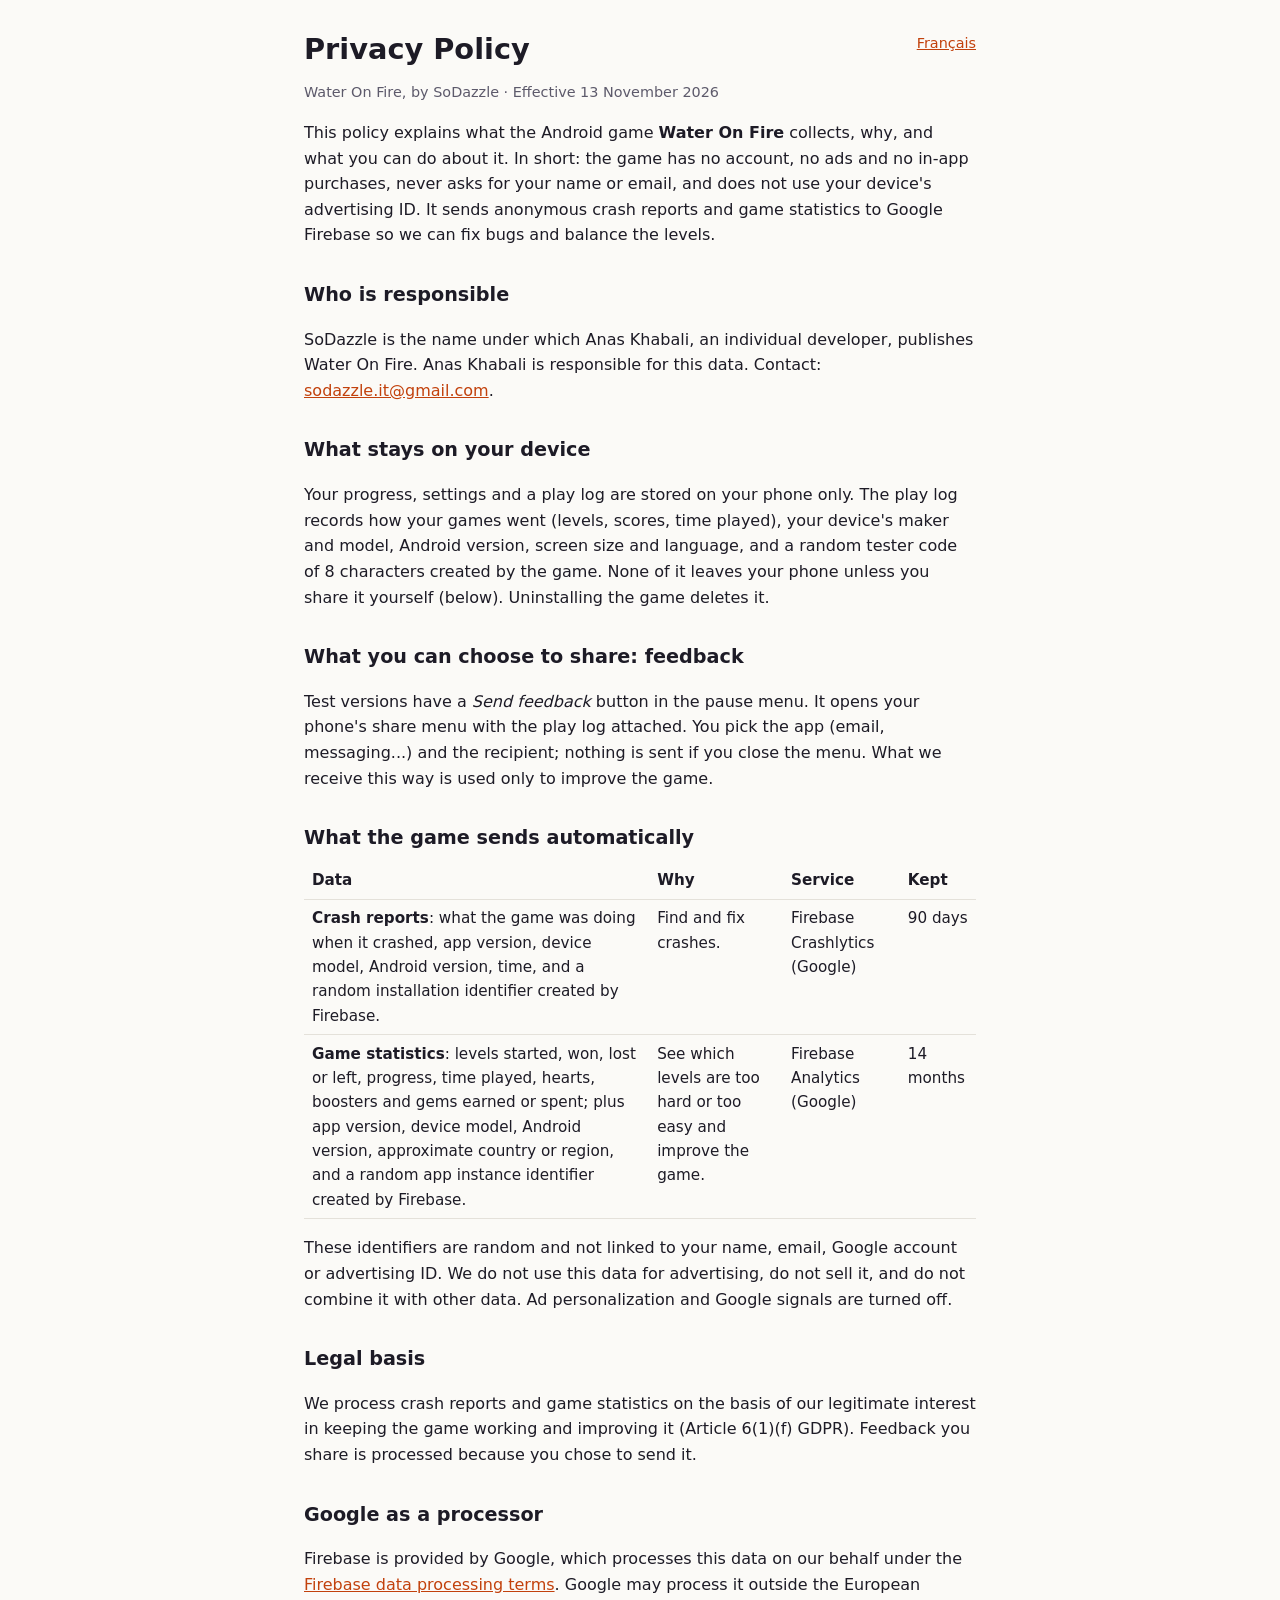
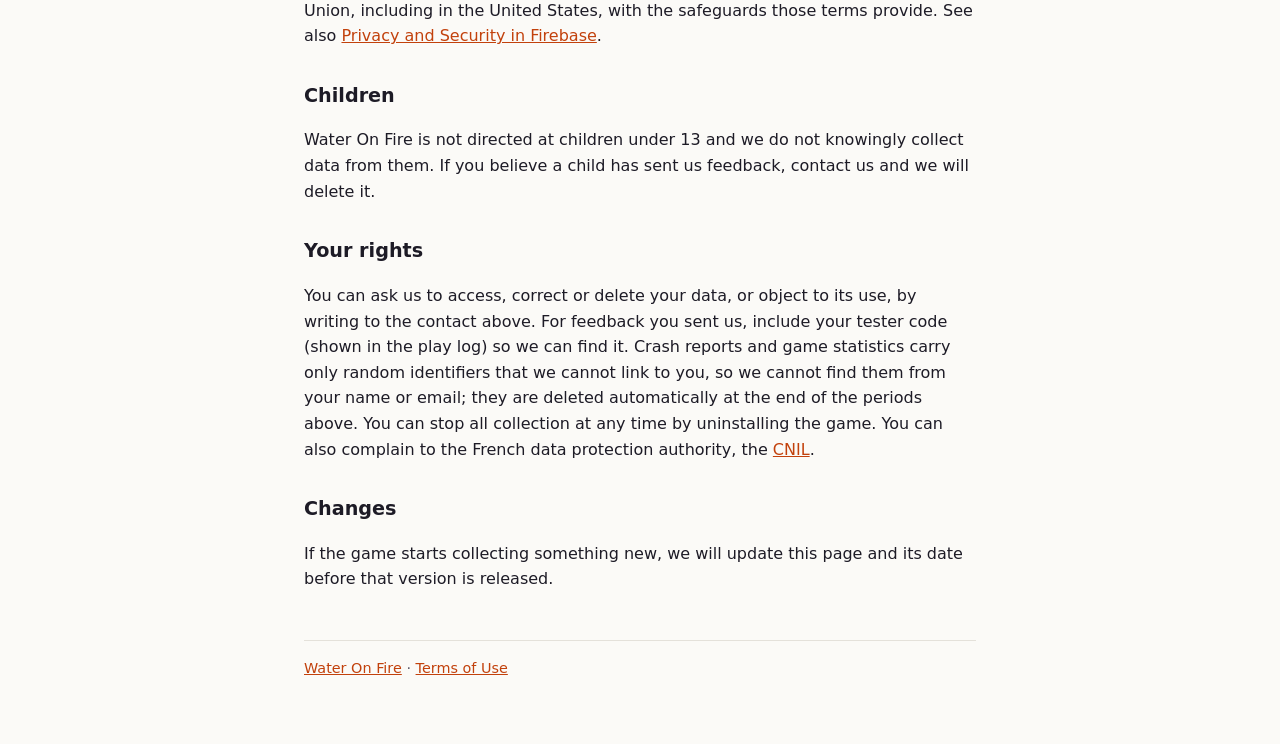
==== privacy.html @ 46280a97 "Publish the privacy policy and terms of use (EN and FR) with a simple index; the policy and terms ca" ====
<!doctype html>
<html lang="en">
<head>
    <meta charset="utf-8">
    <meta name="viewport" content="width=device-width, initial-scale=1">
    <meta name="robots" content="noindex">
    <title>Privacy Policy · Water On Fire</title>
    <link rel="stylesheet" href="style.css">
</head>
<body>
<main>
    <a class="lang" href="fr/privacy.html" hreflang="fr">Français</a>
    <h1>Privacy Policy</h1>
    <p class="meta">Water On Fire, by SoDazzle · Effective 13 November 2026</p>

    <p>This policy explains what the Android game <strong>Water On Fire</strong> collects, why, and what you can do
        about it. In short: the game has no account, no ads and no in-app purchases, never asks for your name or
        email, and does not use your device's advertising ID. It sends anonymous crash reports and game statistics
        to Google Firebase so we can fix bugs and balance the levels.</p>

    <h2>Who is responsible</h2>
    <p>SoDazzle is the name under which Anas Khabali, an individual developer, publishes Water On Fire.
        Anas Khabali is responsible for this data. Contact:
        <a href="mailto:sodazzle.it@gmail.com">sodazzle.it@gmail.com</a>.</p>

    <h2>What stays on your device</h2>
    <p>Your progress, settings and a play log are stored on your phone only. The play log records how your games
        went (levels, scores, time played), your device's maker and model, Android version, screen size and
        language, and a random tester code of 8 characters created by the game. None of it leaves your phone unless
        you share it yourself (below). Uninstalling the game deletes it.</p>

    <h2>What you can choose to share: feedback</h2>
    <p>Test versions have a <em>Send feedback</em> button in the pause menu. It opens your phone's share menu with
        the play log attached. You pick the app (email, messaging...) and the recipient; nothing is sent if you
        close the menu. What we receive this way is used only to improve the game.</p>

    <h2>What the game sends automatically</h2>
    <table>
        <tr>
            <th>Data</th>
            <th>Why</th>
            <th>Service</th>
            <th>Kept</th>
        </tr>
        <tr>
            <td><strong>Crash reports</strong>: what the game was doing when it crashed, app version, device model,
                Android version, time, and a random installation identifier created by Firebase.</td>
            <td>Find and fix crashes.</td>
            <td>Firebase Crashlytics (Google)</td>
            <td>90 days</td>
        </tr>
        <tr>
            <td><strong>Game statistics</strong>: levels started, won, lost or left, progress, time played, hearts,
                boosters and gems earned or spent; plus app version, device model, Android version, approximate
                country or region, and a random app instance identifier created by Firebase.</td>
            <td>See which levels are too hard or too easy and improve the game.</td>
            <td>Firebase Analytics (Google)</td>
            <td>14 months</td>
        </tr>
    </table>
    <p>These identifiers are random and not linked to your name, email, Google account or advertising ID. We do not
        use this data for advertising, do not sell it, and do not combine it with other data. Ad personalization and
        Google signals are turned off.</p>

    <h2>Legal basis</h2>
    <p>We process crash reports and game statistics on the basis of our legitimate interest in keeping the game
        working and improving it (Article 6(1)(f) GDPR). Feedback you share is processed because you chose to send
        it.</p>

    <h2>Google as a processor</h2>
    <p>Firebase is provided by Google, which processes this data on our behalf under the
        <a href="https://firebase.google.com/terms/data-processing-terms">Firebase data processing terms</a>.
        Google may process it outside the European Union, including in the United States, with the safeguards
        those terms provide. See also <a href="https://firebase.google.com/support/privacy">Privacy and Security
            in Firebase</a>.</p>

    <h2>Children</h2>
    <p>Water On Fire is not directed at children under 13 and we do not knowingly collect data from them. If you
        believe a child has sent us feedback, contact us and we will delete it.</p>

    <h2>Your rights</h2>
    <p>You can ask us to access, correct or delete your data, or object to its use, by writing to the contact
        above. For feedback you sent us, include your tester code (shown in the play log) so we can find it. Crash
        reports and game statistics carry only random identifiers that we cannot link to you, so we cannot find
        them from your name or email; they are deleted automatically at the end of the periods above. You can stop all collection at any time by uninstalling the game. You
        can also complain to the French data protection authority, the
        <a href="https://www.cnil.fr">CNIL</a>.</p>

    <h2>Changes</h2>
    <p>If the game starts collecting something new, we will update this page and its date before that version is
        released.</p>

    <footer><a href="index.html">Water On Fire</a> · <a href="terms.html">Terms of Use</a></footer>
</main>
</body>
</html>
---- style.css ----
:root {
    --bg: #fbfaf7;
    --text: #1d1b26;
    --muted: #5d5a6b;
    --accent: #c2410c;
    --line: #e4e1da;
}

@media (prefers-color-scheme: dark) {
    :root {
        --bg: #14121c;
        --text: #ece9f4;
        --muted: #a7a3b8;
        --accent: #fb923c;
        --line: #2c2938;
    }
}

* {
    box-sizing: border-box;
}

body {
    margin: 0;
    background: var(--bg);
    color: var(--text);
    font: 16px/1.6 system-ui, -apple-system, "Segoe UI", Roboto, sans-serif;
}

main {
    max-width: 44rem;
    margin: 0 auto;
    padding: 2rem 1rem 4rem;
}

h1 {
    font-size: 1.8rem;
    line-height: 1.2;
    margin: 0 0 0.25rem;
}

h2 {
    font-size: 1.2rem;
    margin: 2rem 0 0.5rem;
}

a {
    color: var(--accent);
}

.meta,
footer {
    color: var(--muted);
    font-size: 0.9rem;
}

.lang {
    float: right;
    font-size: 0.9rem;
}

table {
    border-collapse: collapse;
    width: 100%;
    font-size: 0.95rem;
}

th,
td {
    text-align: left;
    vertical-align: top;
    padding: 0.4rem 0.5rem;
    border-bottom: 1px solid var(--line);
}

footer {
    margin-top: 3rem;
    padding-top: 1rem;
    border-top: 1px solid var(--line);
}
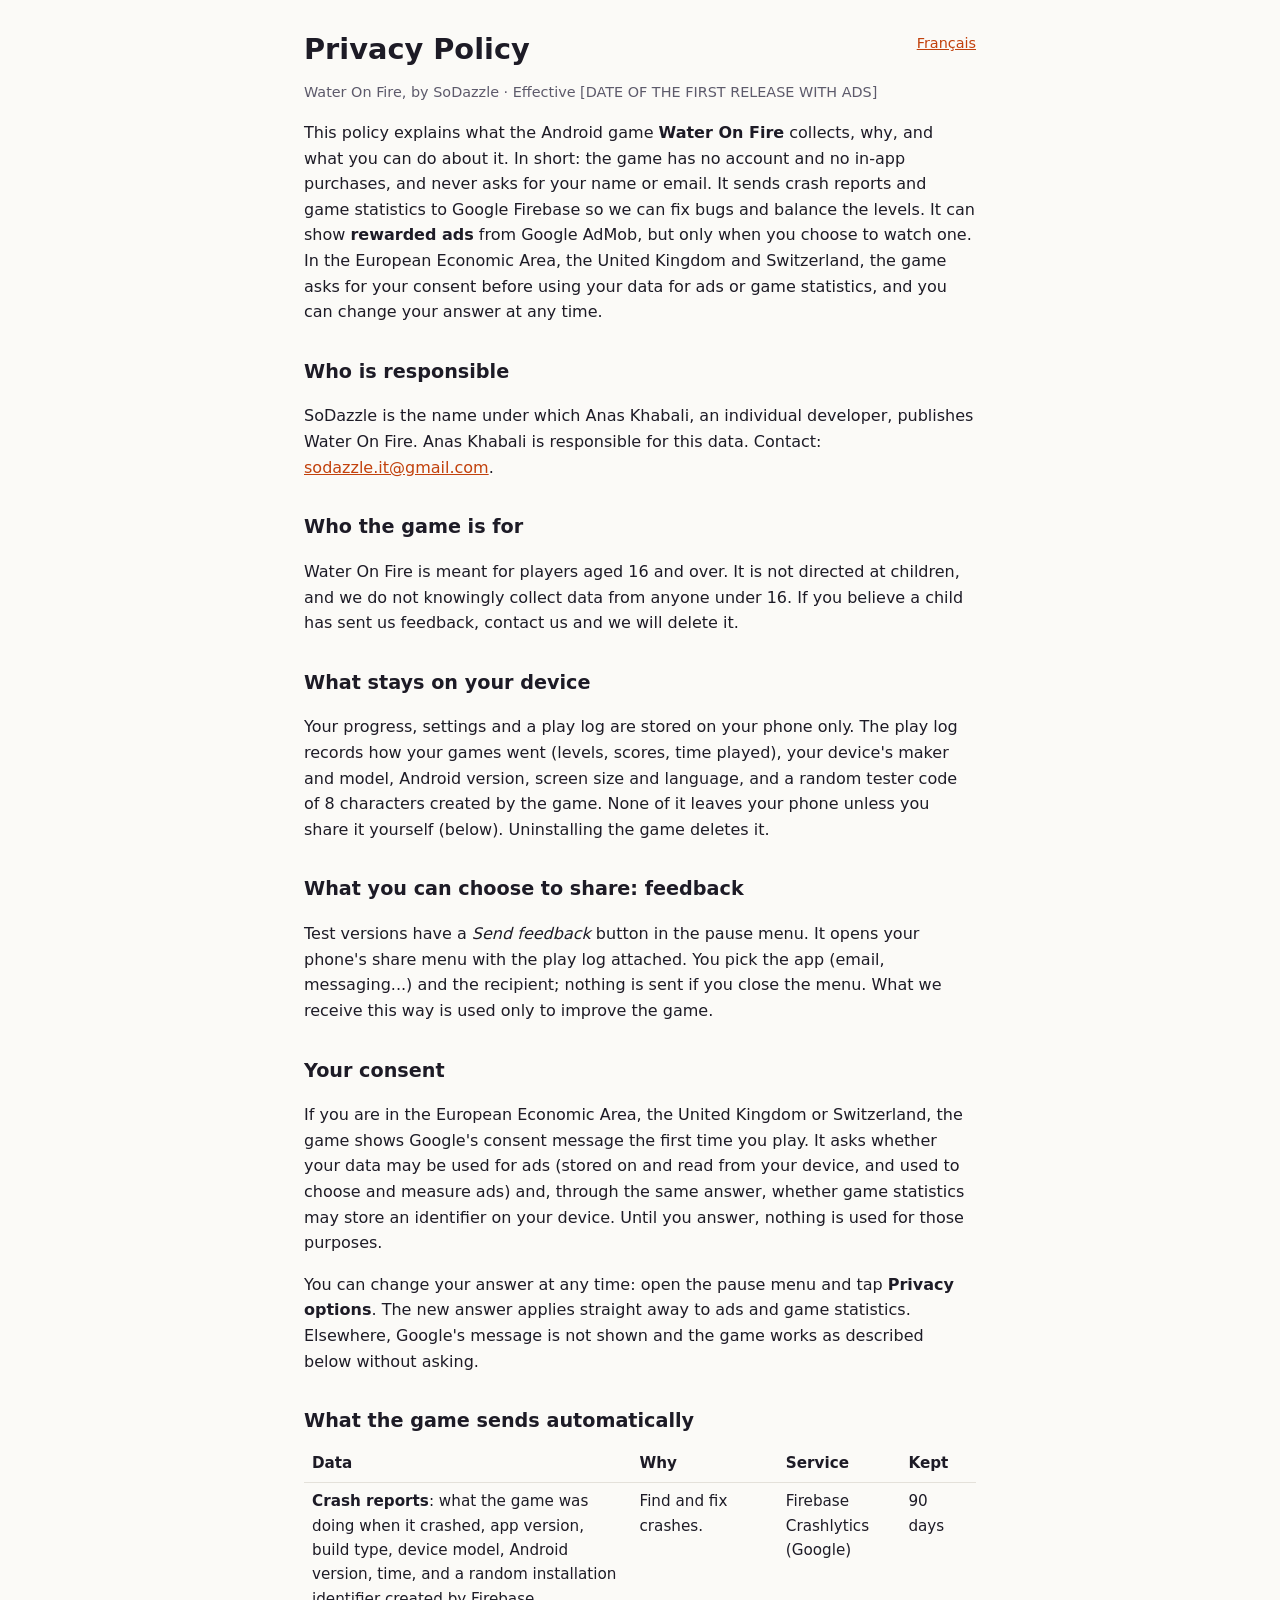
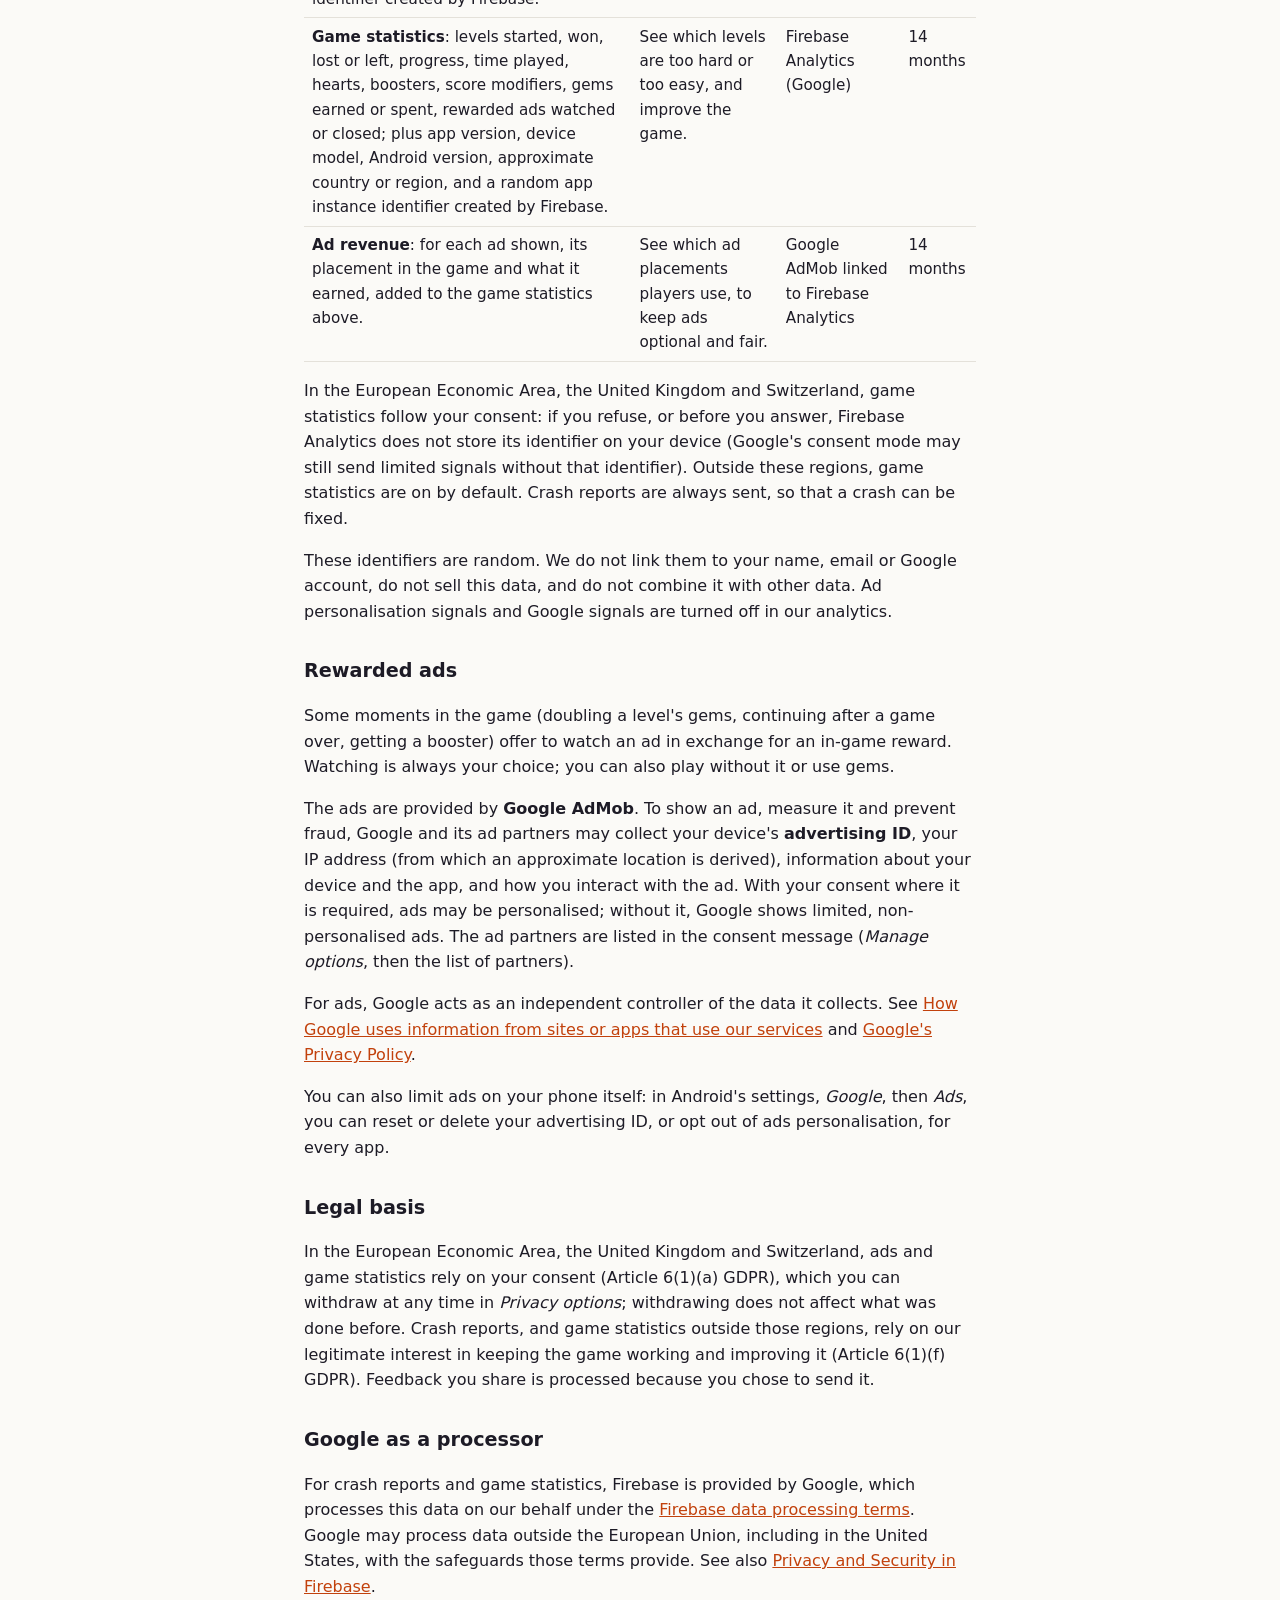
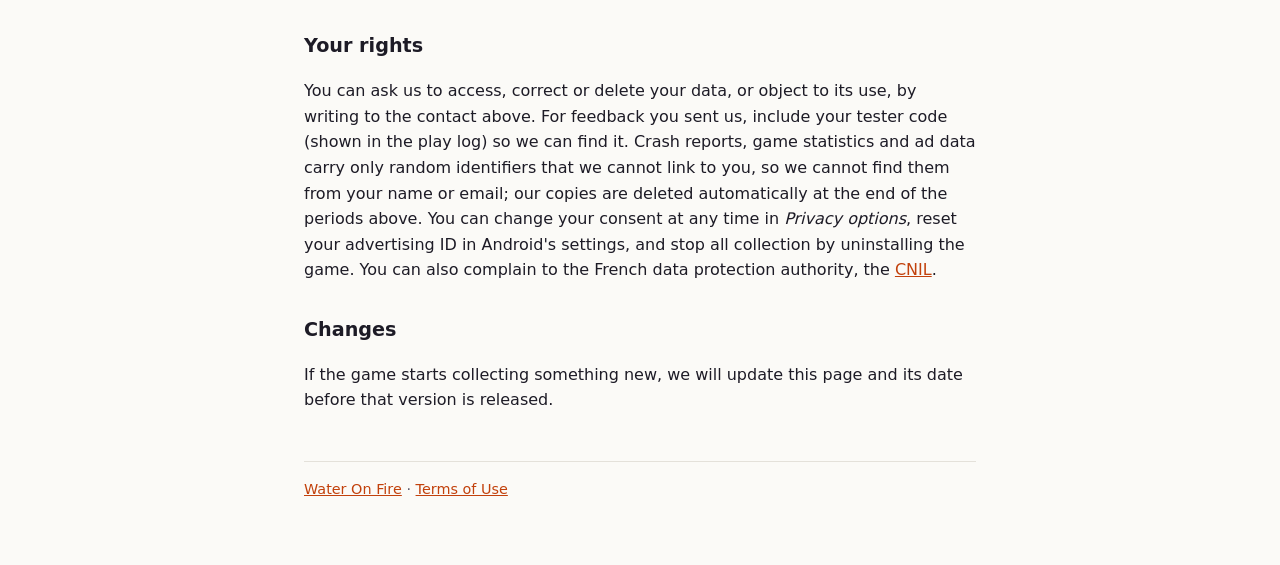
==== commit e16433e1: "Draft the privacy policy and terms of use for rewarded ads (EN, FR): AdMob, consent in the EEA/UK/CH" ====
--- a/privacy.html
+++ b/privacy.html
@@ -11,17 +11,24 @@
 <main>
     <a class="lang" href="fr/privacy.html" hreflang="fr">Français</a>
     <h1>Privacy Policy</h1>
-    <p class="meta">Water On Fire, by SoDazzle · Effective 13 November 2026</p>
+    <p class="meta">Water On Fire, by SoDazzle · Effective [DATE OF THE FIRST RELEASE WITH ADS]</p>
 
     <p>This policy explains what the Android game <strong>Water On Fire</strong> collects, why, and what you can do
-        about it. In short: the game has no account, no ads and no in-app purchases, never asks for your name or
-        email, and does not use your device's advertising ID. It sends anonymous crash reports and game statistics
-        to Google Firebase so we can fix bugs and balance the levels.</p>
+        about it. In short: the game has no account and no in-app purchases, and never asks for your name or email.
+        It sends crash reports and game statistics to Google Firebase so we can fix bugs and balance the levels. It
+        can show <strong>rewarded ads</strong> from Google AdMob, but only when you choose to watch one. In the
+        European Economic Area, the United Kingdom and Switzerland, the game asks for your consent before using your
+        data for ads or game statistics, and you can change your answer at any time.</p>
 
     <h2>Who is responsible</h2>
     <p>SoDazzle is the name under which Anas Khabali, an individual developer, publishes Water On Fire.
         Anas Khabali is responsible for this data. Contact:
         <a href="mailto:sodazzle.it@gmail.com">sodazzle.it@gmail.com</a>.</p>
+
+    <h2>Who the game is for</h2>
+    <p>Water On Fire is meant for players aged 16 and over. It is not directed at children, and we do not knowingly
+        collect data from anyone under 16. If you believe a child has sent us feedback, contact us and we will delete
+        it.</p>
 
     <h2>What stays on your device</h2>
     <p>Your progress, settings and a play log are stored on your phone only. The play log records how your games
@@ -34,6 +41,15 @@
         the play log attached. You pick the app (email, messaging...) and the recipient; nothing is sent if you
         close the menu. What we receive this way is used only to improve the game.</p>
 
+    <h2>Your consent</h2>
+    <p>If you are in the European Economic Area, the United Kingdom or Switzerland, the game shows Google's consent
+        message the first time you play. It asks whether your data may be used for ads (stored on and read from your
+        device, and used to choose and measure ads) and, through the same answer, whether game statistics may store
+        an identifier on your device. Until you answer, nothing is used for those purposes.</p>
+    <p>You can change your answer at any time: open the pause menu and tap <strong>Privacy options</strong>. The new
+        answer applies straight away to ads and game statistics. Elsewhere, Google's message is not shown and the
+        game works as described below without asking.</p>
+
     <h2>What the game sends automatically</h2>
     <table>
         <tr>
@@ -43,48 +59,76 @@
             <th>Kept</th>
         </tr>
         <tr>
-            <td><strong>Crash reports</strong>: what the game was doing when it crashed, app version, device model,
-                Android version, time, and a random installation identifier created by Firebase.</td>
+            <td><strong>Crash reports</strong>: what the game was doing when it crashed, app version, build type,
+                device model, Android version, time, and a random installation identifier created by Firebase.</td>
             <td>Find and fix crashes.</td>
             <td>Firebase Crashlytics (Google)</td>
             <td>90 days</td>
         </tr>
         <tr>
             <td><strong>Game statistics</strong>: levels started, won, lost or left, progress, time played, hearts,
-                boosters and gems earned or spent; plus app version, device model, Android version, approximate
-                country or region, and a random app instance identifier created by Firebase.</td>
-            <td>See which levels are too hard or too easy and improve the game.</td>
+                boosters, score modifiers, gems earned or spent, rewarded ads watched or closed; plus app version,
+                device model, Android version, approximate country or region, and a random app instance identifier
+                created by Firebase.</td>
+            <td>See which levels are too hard or too easy, and improve the game.</td>
             <td>Firebase Analytics (Google)</td>
             <td>14 months</td>
         </tr>
+        <tr>
+            <td><strong>Ad revenue</strong>: for each ad shown, its placement in the game and what it earned, added
+                to the game statistics above.</td>
+            <td>See which ad placements players use, to keep ads optional and fair.</td>
+            <td>Google AdMob linked to Firebase Analytics</td>
+            <td>14 months</td>
+        </tr>
     </table>
-    <p>These identifiers are random and not linked to your name, email, Google account or advertising ID. We do not
-        use this data for advertising, do not sell it, and do not combine it with other data. Ad personalization and
-        Google signals are turned off.</p>
+    <p>In the European Economic Area, the United Kingdom and Switzerland, game statistics follow your consent: if you
+        refuse, or before you answer, Firebase Analytics does not store its identifier on your device (Google's
+        consent mode may still send limited signals without that identifier). Outside these regions, game statistics
+        are on by default. Crash reports are always sent, so that a crash can be fixed.</p>
+    <p>These identifiers are random. We do not link them to your name, email or Google account, do not sell this
+        data, and do not combine it with other data. Ad personalisation signals and Google signals are turned off in
+        our analytics.</p>
+
+    <h2>Rewarded ads</h2>
+    <p>Some moments in the game (doubling a level's gems, continuing after a game over, getting a booster) offer
+        to watch an ad in exchange for an in-game reward. Watching is always your choice; you can also play
+        without it or use gems.</p>
+    <p>The ads are provided by <strong>Google AdMob</strong>. To show an ad, measure it and prevent fraud, Google and
+        its ad partners may collect your device's <strong>advertising ID</strong>, your IP address (from which an
+        approximate location is derived), information about your device and the app, and how you interact with the
+        ad. With your consent where it is required, ads may be personalised; without it, Google shows limited,
+        non-personalised ads. The ad partners are listed in the consent message (<em>Manage options</em>, then the
+        list of partners).</p>
+    <p>For ads, Google acts as an independent controller of the data it collects. See
+        <a href="https://policies.google.com/technologies/partner-sites">How Google uses information from sites or
+            apps that use our services</a> and <a href="https://policies.google.com/privacy">Google's Privacy
+            Policy</a>.</p>
+    <p>You can also limit ads on your phone itself: in Android's settings, <em>Google</em>, then <em>Ads</em>, you
+        can reset or delete your advertising ID, or opt out of ads personalisation, for every app.</p>
 
     <h2>Legal basis</h2>
-    <p>We process crash reports and game statistics on the basis of our legitimate interest in keeping the game
-        working and improving it (Article 6(1)(f) GDPR). Feedback you share is processed because you chose to send
-        it.</p>
+    <p>In the European Economic Area, the United Kingdom and Switzerland, ads and game statistics rely on your
+        consent (Article 6(1)(a) GDPR), which you can withdraw at any time in <em>Privacy options</em>; withdrawing
+        does not affect what was done before. Crash reports, and game statistics outside those regions, rely on our
+        legitimate interest in keeping the game working and improving it (Article 6(1)(f) GDPR). Feedback you share
+        is processed because you chose to send it.</p>
 
     <h2>Google as a processor</h2>
-    <p>Firebase is provided by Google, which processes this data on our behalf under the
-        <a href="https://firebase.google.com/terms/data-processing-terms">Firebase data processing terms</a>.
-        Google may process it outside the European Union, including in the United States, with the safeguards
-        those terms provide. See also <a href="https://firebase.google.com/support/privacy">Privacy and Security
-            in Firebase</a>.</p>
-
-    <h2>Children</h2>
-    <p>Water On Fire is not directed at children under 13 and we do not knowingly collect data from them. If you
-        believe a child has sent us feedback, contact us and we will delete it.</p>
+    <p>For crash reports and game statistics, Firebase is provided by Google, which processes this data on our behalf
+        under the <a href="https://firebase.google.com/terms/data-processing-terms">Firebase data processing
+            terms</a>. Google may process data outside the European Union, including in the United States, with the
+        safeguards those terms provide. See also <a href="https://firebase.google.com/support/privacy">Privacy and
+            Security in Firebase</a>.</p>
 
     <h2>Your rights</h2>
     <p>You can ask us to access, correct or delete your data, or object to its use, by writing to the contact
         above. For feedback you sent us, include your tester code (shown in the play log) so we can find it. Crash
-        reports and game statistics carry only random identifiers that we cannot link to you, so we cannot find
-        them from your name or email; they are deleted automatically at the end of the periods above. You can stop all collection at any time by uninstalling the game. You
-        can also complain to the French data protection authority, the
-        <a href="https://www.cnil.fr">CNIL</a>.</p>
+        reports, game statistics and ad data carry only random identifiers that we cannot link to you, so we cannot
+        find them from your name or email; our copies are deleted automatically at the end of the periods above. You
+        can change your consent at any time in <em>Privacy options</em>, reset your advertising ID in Android's
+        settings, and stop all collection by uninstalling the game. You can also complain to the French data
+        protection authority, the <a href="https://www.cnil.fr">CNIL</a>.</p>
 
     <h2>Changes</h2>
     <p>If the game starts collecting something new, we will update this page and its date before that version is
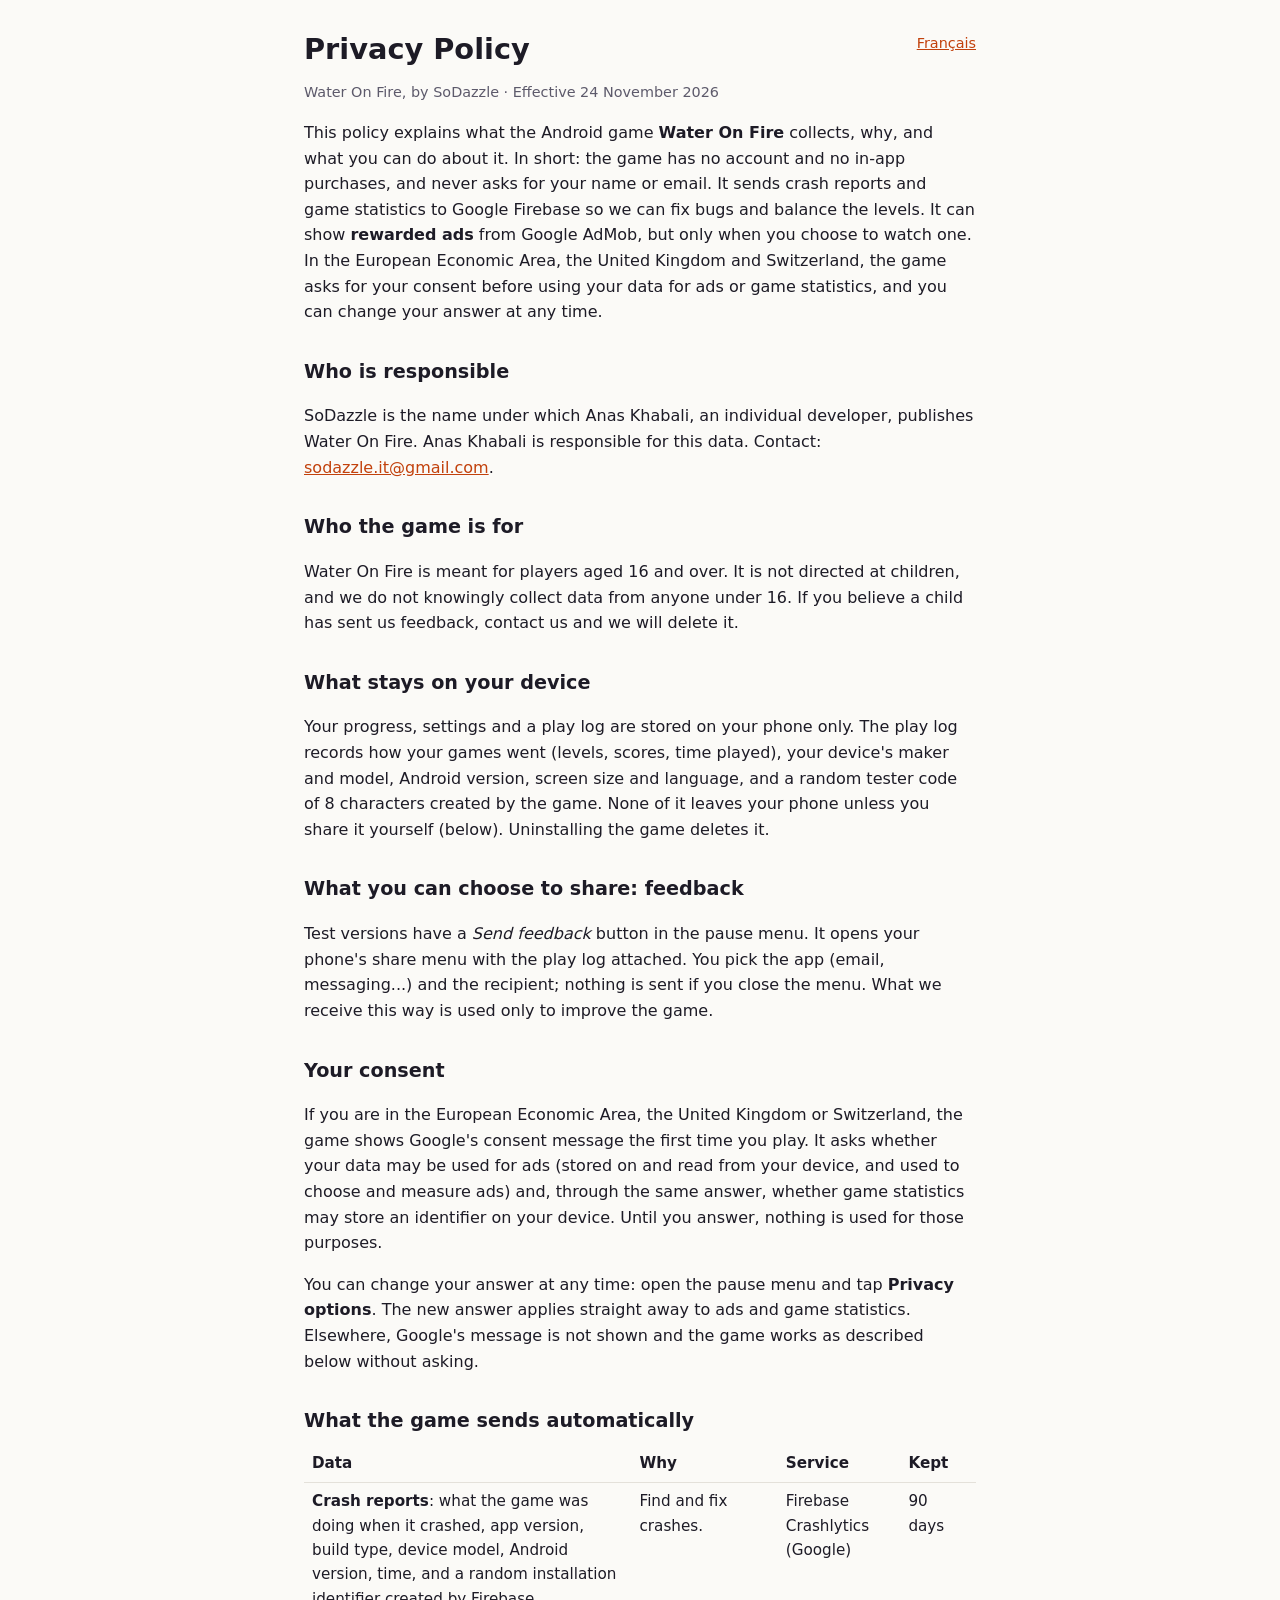
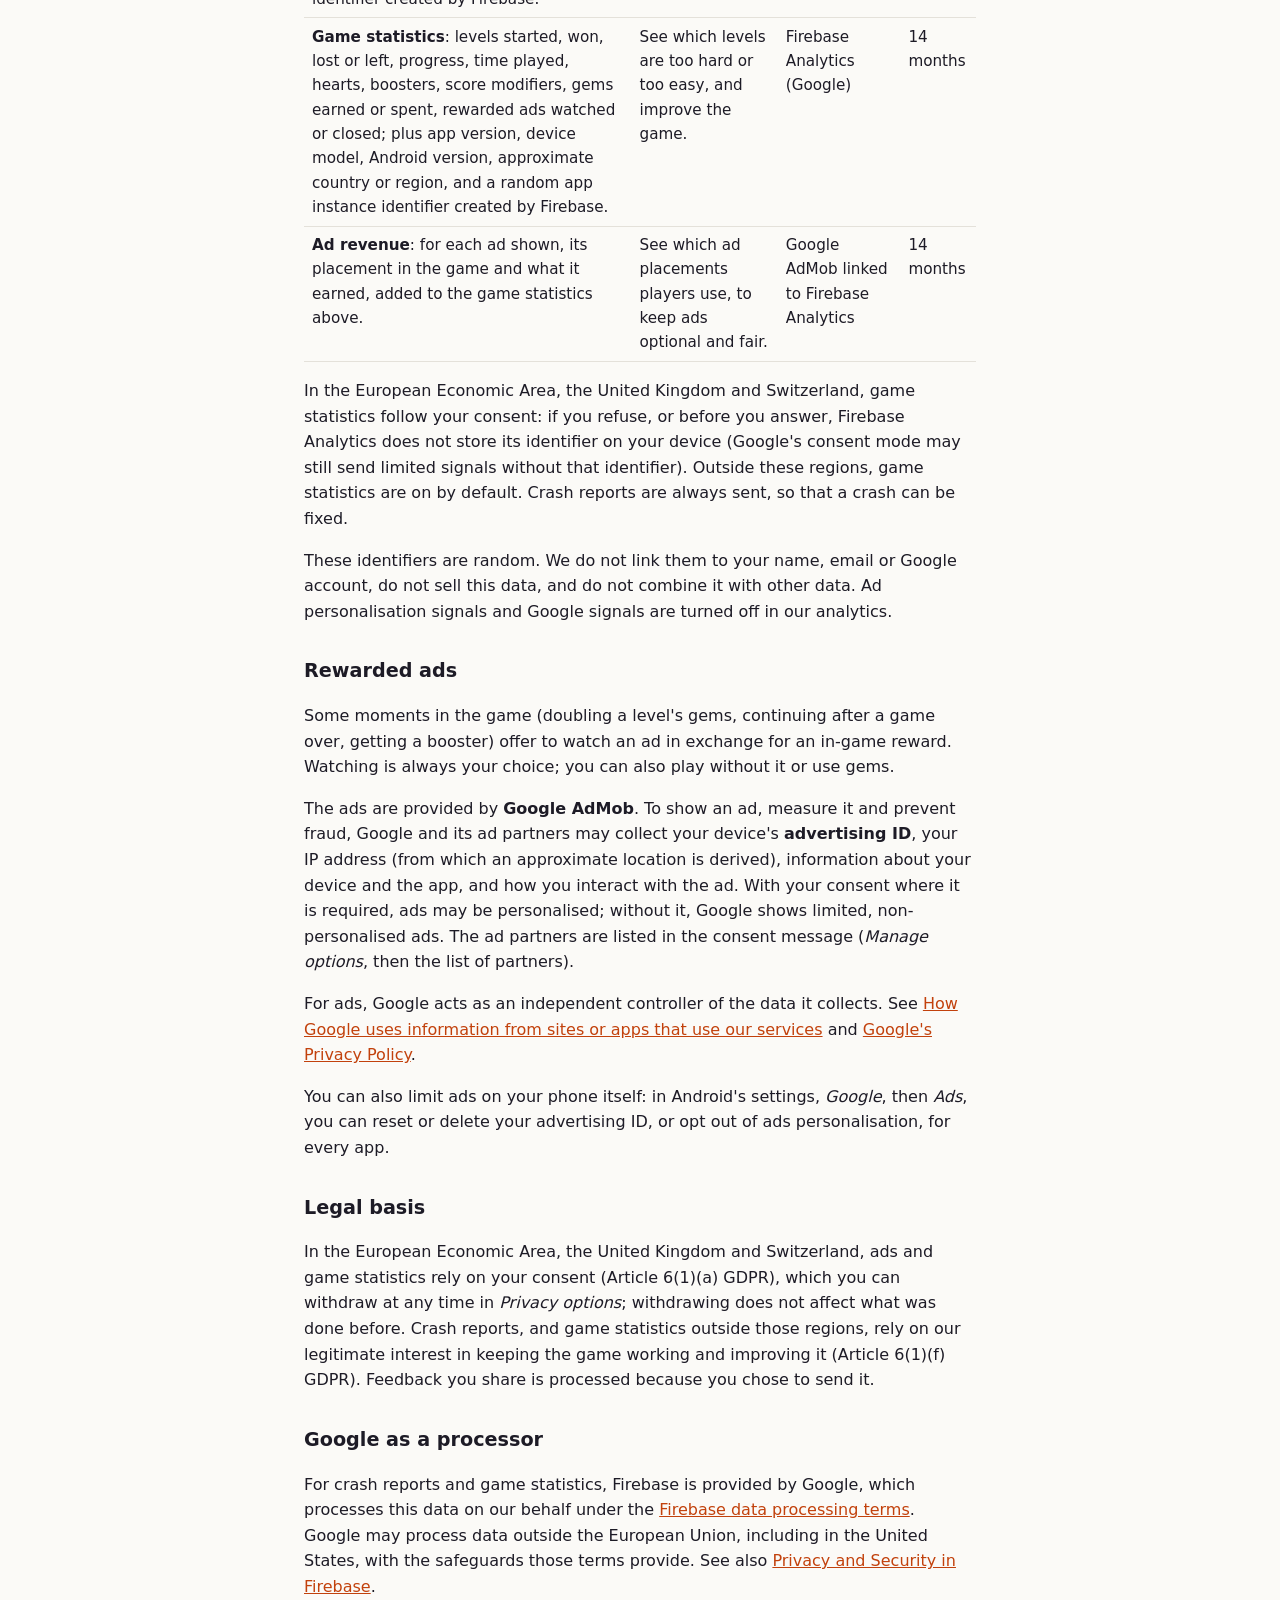
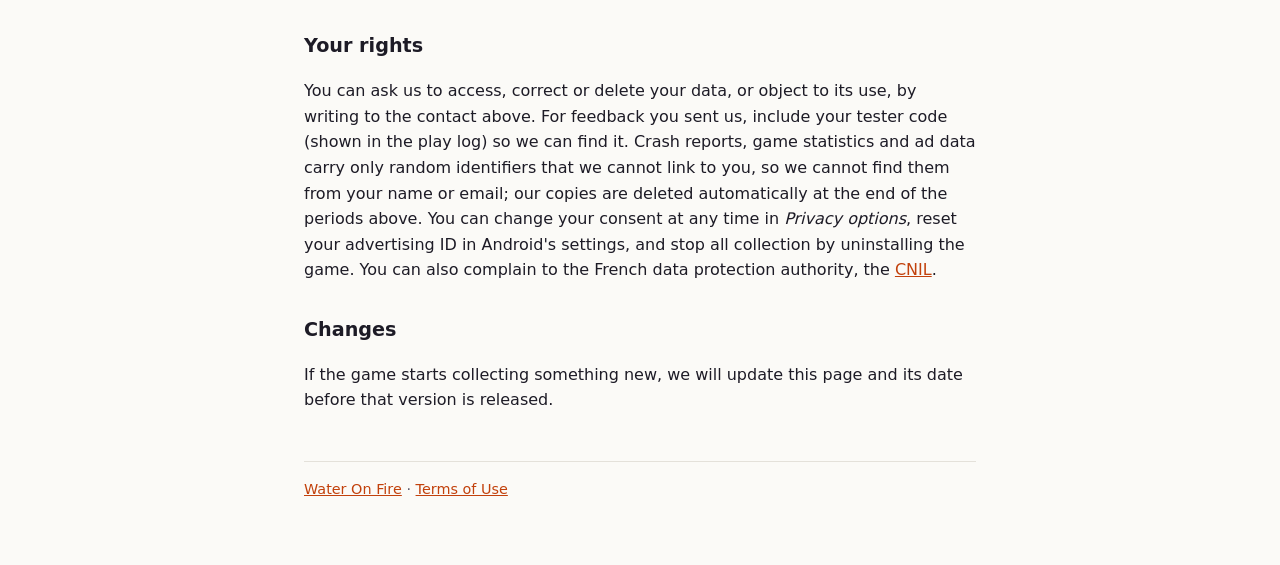
==== commit 44bc716f: "Publish the privacy policy and terms for rewarded ads (EN, FR), effective 24 November 2026 (user's g" ====
--- a/privacy.html
+++ b/privacy.html
@@ -11,7 +11,7 @@
 <main>
     <a class="lang" href="fr/privacy.html" hreflang="fr">Français</a>
     <h1>Privacy Policy</h1>
-    <p class="meta">Water On Fire, by SoDazzle · Effective [DATE OF THE FIRST RELEASE WITH ADS]</p>
+    <p class="meta">Water On Fire, by SoDazzle · Effective 24 November 2026</p>
 
     <p>This policy explains what the Android game <strong>Water On Fire</strong> collects, why, and what you can do
         about it. In short: the game has no account and no in-app purchases, and never asks for your name or email.
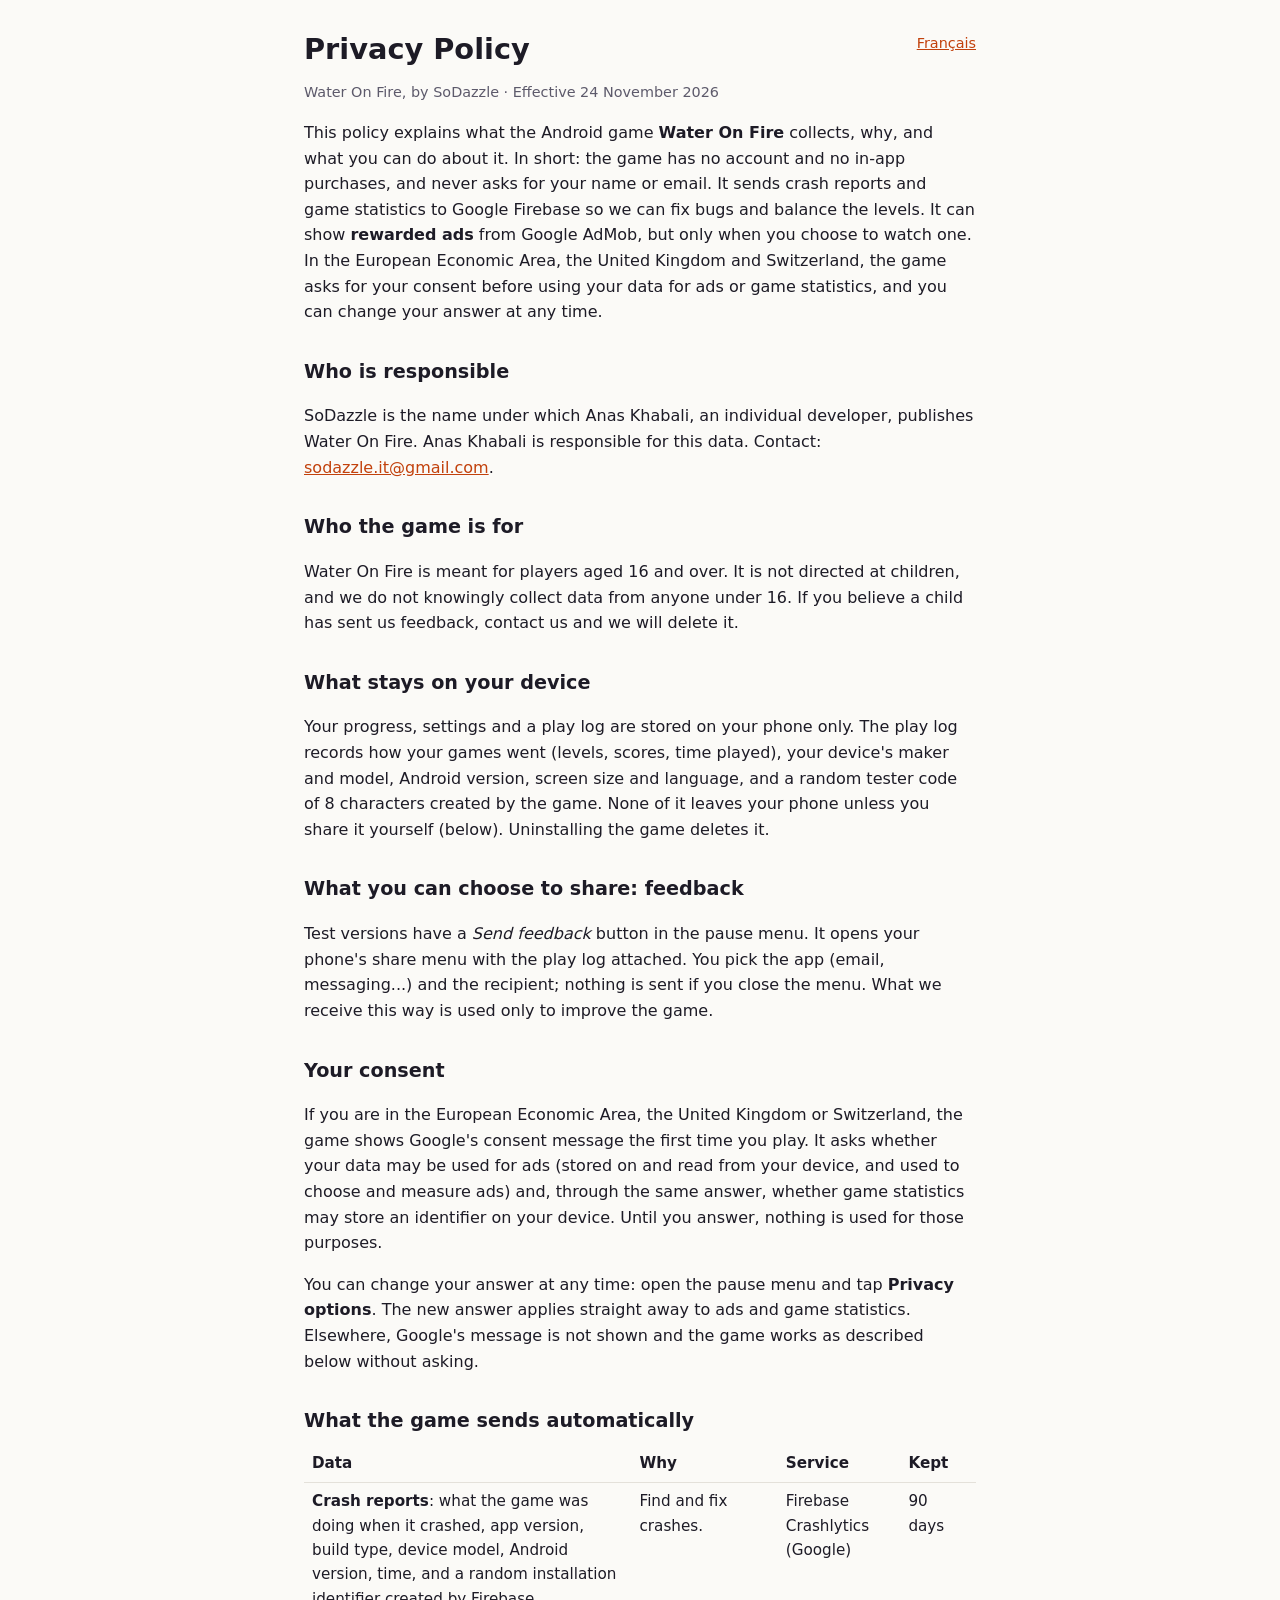
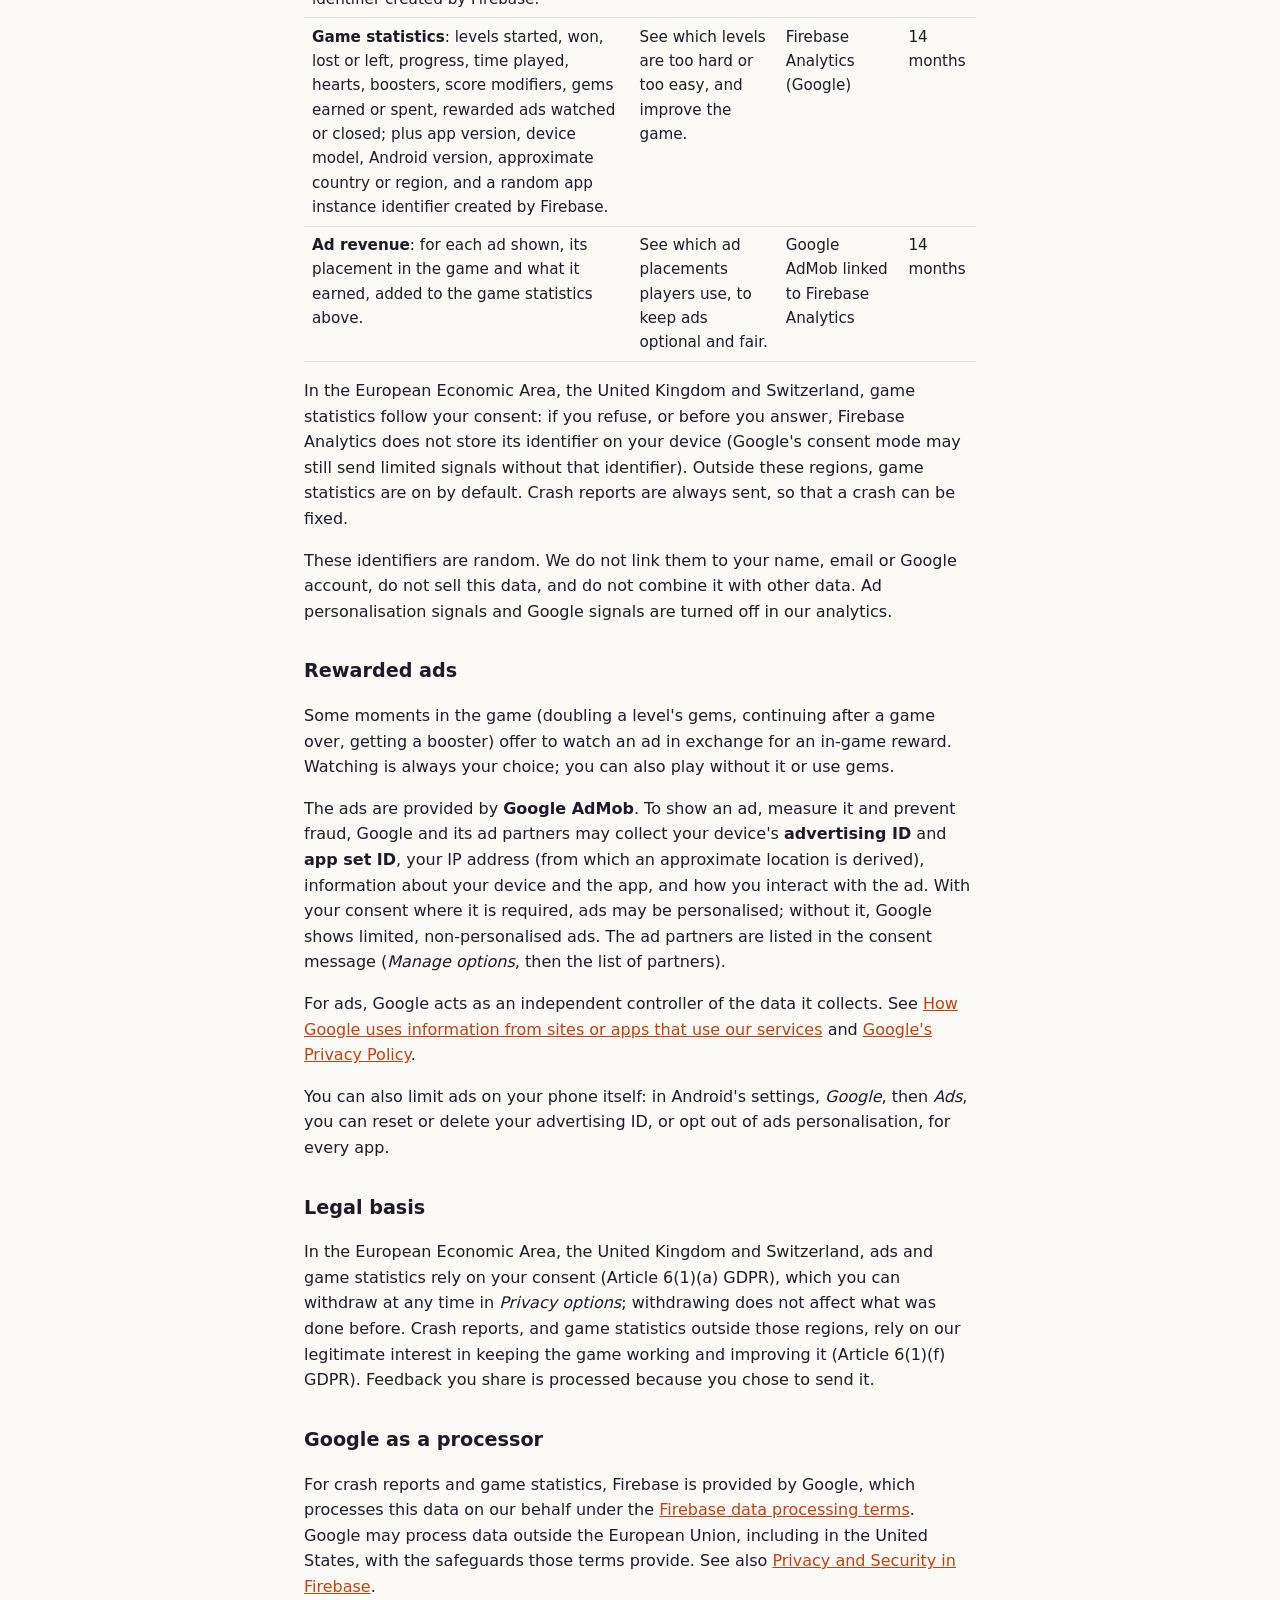
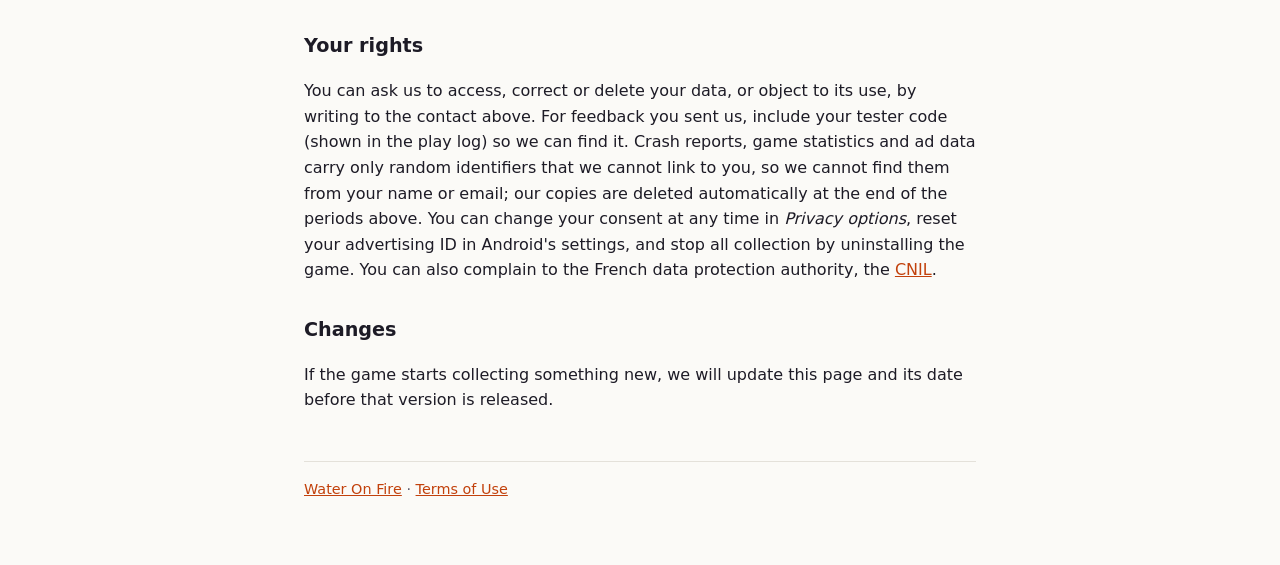
==== commit 8820a72b: "Privacy policy: name the app set ID beside the advertising ID among what Google AdMob may collect (E" ====
--- a/privacy.html
+++ b/privacy.html
@@ -95,11 +95,11 @@
         to watch an ad in exchange for an in-game reward. Watching is always your choice; you can also play
         without it or use gems.</p>
     <p>The ads are provided by <strong>Google AdMob</strong>. To show an ad, measure it and prevent fraud, Google and
-        its ad partners may collect your device's <strong>advertising ID</strong>, your IP address (from which an
-        approximate location is derived), information about your device and the app, and how you interact with the
-        ad. With your consent where it is required, ads may be personalised; without it, Google shows limited,
-        non-personalised ads. The ad partners are listed in the consent message (<em>Manage options</em>, then the
-        list of partners).</p>
+        its ad partners may collect your device's <strong>advertising ID</strong> and <strong>app set ID</strong>, your
+        IP address (from which an approximate location is derived), information about your device and the app, and how
+        you interact with the ad. With your consent where it is required, ads may be personalised; without it, Google
+        shows limited, non-personalised ads. The ad partners are listed in the consent message (<em>Manage
+        options</em>, then the list of partners).</p>
     <p>For ads, Google acts as an independent controller of the data it collects. See
         <a href="https://policies.google.com/technologies/partner-sites">How Google uses information from sites or
             apps that use our services</a> and <a href="https://policies.google.com/privacy">Google's Privacy
